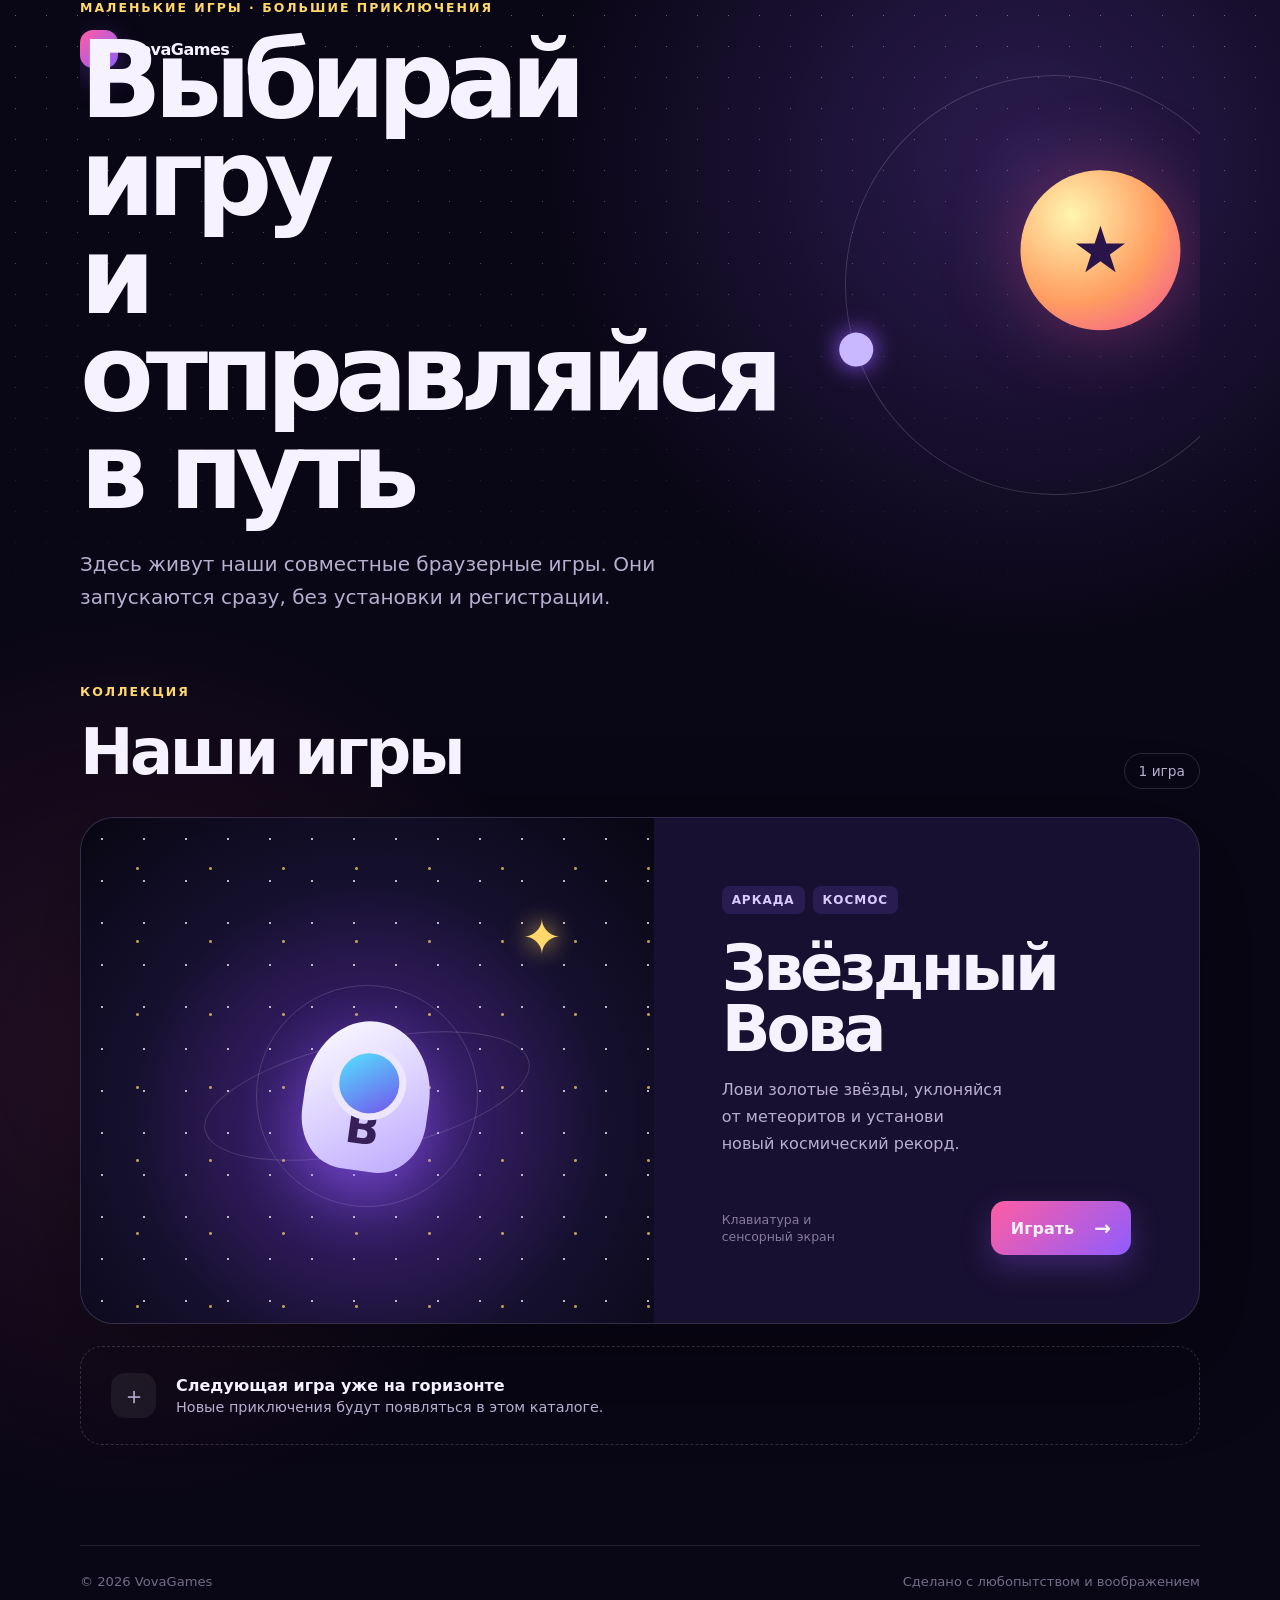
==== index.html @ 0d292beb "Create game catalog with Star Vova" ====
<!doctype html>
<html lang="ru">
<head>
  <meta charset="utf-8">
  <meta name="viewport" content="width=device-width, initial-scale=1">
  <meta name="description" content="Коллекция небольших браузерных игр о Вове и его приключениях.">
  <title>VovaGames — коллекция игр</title>
  <link rel="stylesheet" href="styles.css">
</head>
<body>
  <main class="page-shell">
    <header class="hero">
      <a class="logo" href="./" aria-label="VovaGames, главная">
        <span class="logo-mark">V</span>
        <span>VovaGames</span>
      </a>
      <div class="hero-copy">
        <p class="eyebrow">Маленькие игры · большие приключения</p>
        <h1>Выбирай игру<br>и отправляйся в путь</h1>
        <p class="intro">Здесь живут наши совместные браузерные игры. Они запускаются сразу, без установки и регистрации.</p>
      </div>
      <div class="orbit" aria-hidden="true">
        <span class="planet">★</span>
        <span class="moon"></span>
      </div>
    </header>

    <section class="collection" aria-labelledby="games-title">
      <div class="section-heading">
        <div>
          <p class="eyebrow">Коллекция</p>
          <h2 id="games-title">Наши игры</h2>
        </div>
        <span class="count">1 игра</span>
      </div>

      <article class="game-card featured">
        <div class="game-art" aria-hidden="true">
          <div class="stars"></div>
          <div class="ship"><span>В</span></div>
          <span class="comet">✦</span>
        </div>
        <div class="game-info">
          <div class="tags"><span>Аркада</span><span>Космос</span></div>
          <h3>Звёздный Вова</h3>
          <p>Лови золотые звёзды, уклоняйся от метеоритов и установи новый космический рекорд.</p>
          <div class="card-footer">
            <span>Клавиатура и сенсорный экран</span>
            <a class="play-button" href="games/zvezdny-vova/">Играть <b>→</b></a>
          </div>
        </div>
      </article>

      <div class="coming-soon">
        <span>＋</span>
        <div><strong>Следующая игра уже на горизонте</strong><p>Новые приключения будут появляться в этом каталоге.</p></div>
      </div>
    </section>

    <footer class="site-footer">
      <span>© 2026 VovaGames</span>
      <span>Сделано с любопытством и воображением</span>
    </footer>
  </main>
</body>
</html>
---- styles.css ----
:root {
  color-scheme: dark;
  --ink: #f6f2ff;
  --muted: #b8afd0;
  --purple: #8f5cff;
  --pink: #ff5da2;
  --gold: #ffd76a;
  --panel: rgba(28, 20, 55, 0.84);
}

* { box-sizing: border-box; }

html { min-height: 100%; background: #090615; }

body {
  min-height: 100vh;
  margin: 0;
  color: var(--ink);
  font-family: Inter, ui-sans-serif, system-ui, -apple-system, "Segoe UI", sans-serif;
  background:
    radial-gradient(circle at 80% 10%, rgba(143, 92, 255, .25), transparent 30rem),
    radial-gradient(circle at 10% 65%, rgba(255, 93, 162, .12), transparent 28rem),
    #090615;
}

body::before {
  content: "";
  position: fixed;
  inset: 0;
  pointer-events: none;
  opacity: .38;
  background-image: radial-gradient(#fff 0.7px, transparent 0.7px);
  background-size: 31px 31px;
  mask-image: linear-gradient(to bottom, black, transparent 75%);
}

a { color: inherit; }

.page-shell { width: min(1120px, calc(100% - 36px)); margin: 0 auto; }

.hero { min-height: 570px; position: relative; display: grid; align-content: center; overflow: hidden; }

.logo { position: absolute; top: 30px; left: 0; display: flex; align-items: center; gap: 11px; text-decoration: none; font-weight: 800; letter-spacing: -.03em; }
.logo-mark { display: grid; place-items: center; width: 38px; aspect-ratio: 1; border-radius: 13px; background: linear-gradient(135deg, var(--pink), var(--purple)); box-shadow: 0 10px 30px rgba(143,92,255,.35); }

.hero-copy { position: relative; z-index: 2; max-width: 720px; }
.eyebrow { margin: 0 0 16px; color: var(--gold); font-size: .78rem; font-weight: 800; letter-spacing: .16em; text-transform: uppercase; }
h1, h2, h3, p { text-wrap: balance; }
h1 { margin: 0; font-size: clamp(3rem, 8.4vw, 6.8rem); line-height: .91; letter-spacing: -.075em; }
.intro { max-width: 590px; margin: 28px 0 0; color: var(--muted); font-size: clamp(1rem, 2vw, 1.25rem); line-height: 1.65; }

.orbit { position: absolute; right: -65px; top: 75px; width: min(38vw, 420px); aspect-ratio: 1; border: 1px solid rgba(255,255,255,.16); border-radius: 50%; transform: rotate(-18deg); }
.planet { position: absolute; display: grid; place-items: center; width: 160px; aspect-ratio: 1; right: 75px; top: 110px; border-radius: 50%; color: #2a154a; font-size: 4rem; background: radial-gradient(circle at 32% 28%, #fff5af, #ff9d61 55%, #f05098); box-shadow: 0 0 80px rgba(255, 93, 162, .35); transform: rotate(18deg); }
.moon { position: absolute; width: 34px; aspect-ratio: 1; border-radius: 50%; background: #c9b7ff; left: -17px; top: 46%; box-shadow: 0 0 25px #8f5cff; }

.collection { padding: 70px 0 100px; }
.section-heading { display: flex; justify-content: space-between; align-items: end; margin-bottom: 28px; }
.section-heading h2 { margin: 0; font-size: clamp(2.2rem, 5vw, 4rem); letter-spacing: -.055em; }
.count { padding: 9px 14px; border: 1px solid rgba(255,255,255,.14); border-radius: 999px; color: var(--muted); font-size: .86rem; }

.game-card { display: grid; grid-template-columns: 1.05fr 1fr; min-height: 430px; overflow: hidden; border: 1px solid rgba(255,255,255,.12); border-radius: 34px; background: var(--panel); box-shadow: 0 30px 100px rgba(0,0,0,.35); }
.game-art { position: relative; overflow: hidden; min-height: 360px; background: radial-gradient(circle at 50% 60%, #4b278d, #15102d 58%, #080612); }
.game-art::before, .game-art::after { content: ""; position: absolute; border: 1px solid rgba(255,255,255,.15); border-radius: 50%; }
.game-art::before { width: 330px; height: 110px; left: 50%; top: 55%; transform: translate(-50%,-50%) rotate(-12deg); }
.game-art::after { width: 220px; height: 220px; left: 50%; top: 55%; transform: translate(-50%,-50%); }
.stars { position: absolute; inset: 0; background-image: radial-gradient(#fff 1px, transparent 1.5px), radial-gradient(var(--gold) 1px, transparent 2px); background-size: 42px 42px, 73px 73px; background-position: 0 0, 20px 14px; opacity: .7; }
.ship { position: absolute; z-index: 2; left: 50%; top: 55%; display: grid; place-items: center; width: 125px; height: 150px; border-radius: 62% 62% 45% 45%; color: #372059; font-size: 2.8rem; font-weight: 900; background: linear-gradient(145deg, #fff, #bca7ff); box-shadow: 0 25px 60px rgba(143,92,255,.55); transform: translate(-50%,-50%) rotate(8deg); }
.ship::before { content: ""; position: absolute; width: 60px; height: 60px; top: 25px; border-radius: 50%; background: linear-gradient(145deg,#53e7ff,#7352ec); border: 7px solid #ede6ff; }
.ship span { margin-top: 64px; }
.comet { position: absolute; right: 16%; top: 18%; color: var(--gold); font-size: 3rem; filter: drop-shadow(0 0 12px var(--gold)); }

.game-info { display: flex; flex-direction: column; justify-content: center; padding: clamp(32px, 6vw, 68px); }
.tags { display: flex; gap: 8px; margin-bottom: 24px; }
.tags span { padding: 7px 10px; border-radius: 8px; color: #d9cbff; background: rgba(143,92,255,.15); font-size: .75rem; font-weight: 700; text-transform: uppercase; letter-spacing: .08em; }
.game-info h3 { margin: 0; font-size: clamp(2.5rem, 5vw, 4.5rem); line-height: .95; letter-spacing: -.06em; }
.game-info > p { color: var(--muted); line-height: 1.7; }
.card-footer { display: flex; align-items: center; justify-content: space-between; gap: 18px; margin-top: 28px; }
.card-footer > span { max-width: 160px; color: #847b9d; font-size: .78rem; line-height: 1.4; }
.play-button { display: inline-flex; align-items: center; gap: 20px; padding: 15px 20px; border-radius: 14px; text-decoration: none; font-weight: 800; background: linear-gradient(135deg, var(--pink), var(--purple)); box-shadow: 0 12px 30px rgba(143,92,255,.28); transition: transform .2s ease; }
.play-button:hover { transform: translateY(-2px); }
.play-button b { font-size: 1.25rem; }

.coming-soon { display: flex; align-items: center; gap: 20px; margin-top: 22px; padding: 26px 30px; border: 1px dashed rgba(255,255,255,.16); border-radius: 22px; color: var(--muted); }
.coming-soon > span { display: grid; place-items: center; width: 45px; aspect-ratio: 1; border-radius: 14px; background: rgba(255,255,255,.06); font-size: 1.5rem; }
.coming-soon strong { color: var(--ink); }
.coming-soon p { margin: 4px 0 0; font-size: .9rem; }

.site-footer { display: flex; justify-content: space-between; gap: 20px; padding: 28px 0 40px; border-top: 1px solid rgba(255,255,255,.1); color: #746c88; font-size: .82rem; }

@media (max-width: 760px) {
  .hero { min-height: 610px; align-content: end; padding-bottom: 70px; }
  .orbit { width: 280px; right: -80px; top: 90px; }
  .planet { width: 110px; right: 65px; top: 70px; font-size: 3rem; }
  .game-card { grid-template-columns: 1fr; }
  .game-art { min-height: 310px; }
  .card-footer { align-items: end; }
  .site-footer { flex-direction: column; }
}

@media (prefers-reduced-motion: reduce) { * { scroll-behavior: auto !important; transition: none !important; } }
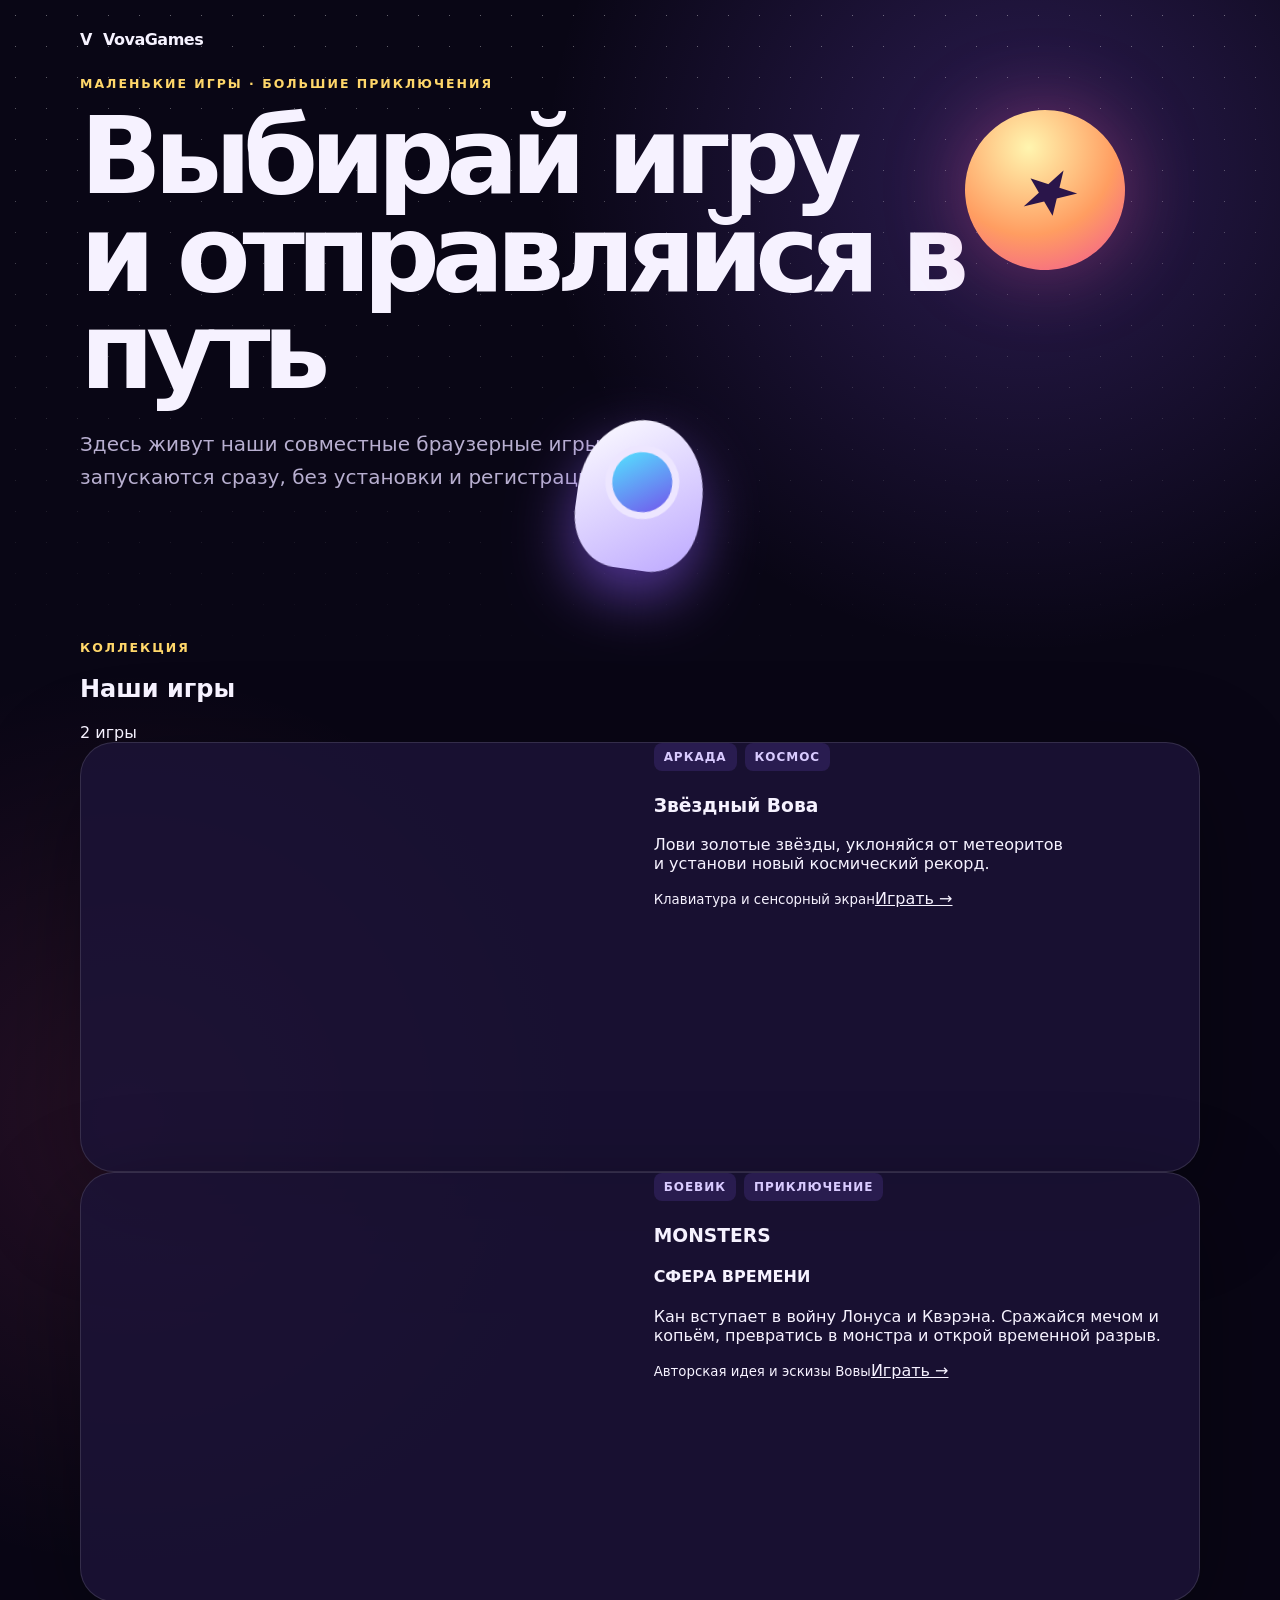
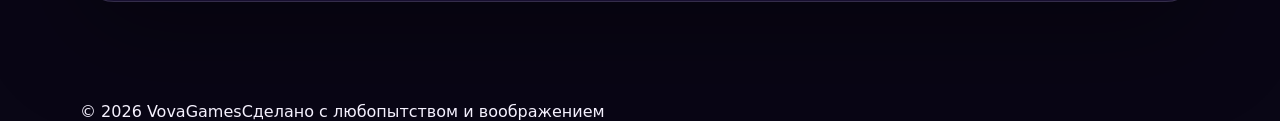
==== commit 1c214009: "Add MONSTERS to VovaGames catalog" ====
--- a/index.html
+++ b/index.html
@@ -1,67 +1,7 @@
-<!doctype html>
-<html lang="ru">
-<head>
-  <meta charset="utf-8">
-  <meta name="viewport" content="width=device-width, initial-scale=1">
-  <meta name="description" content="Коллекция небольших браузерных игр о Вове и его приключениях.">
-  <title>VovaGames — коллекция игр</title>
-  <link rel="stylesheet" href="styles.css">
-</head>
-<body>
-  <main class="page-shell">
-    <header class="hero">
-      <a class="logo" href="./" aria-label="VovaGames, главная">
-        <span class="logo-mark">V</span>
-        <span>VovaGames</span>
-      </a>
-      <div class="hero-copy">
-        <p class="eyebrow">Маленькие игры · большие приключения</p>
-        <h1>Выбирай игру<br>и отправляйся в путь</h1>
-        <p class="intro">Здесь живут наши совместные браузерные игры. Они запускаются сразу, без установки и регистрации.</p>
-      </div>
-      <div class="orbit" aria-hidden="true">
-        <span class="planet">★</span>
-        <span class="moon"></span>
-      </div>
-    </header>
-
-    <section class="collection" aria-labelledby="games-title">
-      <div class="section-heading">
-        <div>
-          <p class="eyebrow">Коллекция</p>
-          <h2 id="games-title">Наши игры</h2>
-        </div>
-        <span class="count">1 игра</span>
-      </div>
-
-      <article class="game-card featured">
-        <div class="game-art" aria-hidden="true">
-          <div class="stars"></div>
-          <div class="ship"><span>В</span></div>
-          <span class="comet">✦</span>
-        </div>
-        <div class="game-info">
-          <div class="tags"><span>Аркада</span><span>Космос</span></div>
-          <h3>Звёздный Вова</h3>
-          <p>Лови золотые звёзды, уклоняйся от метеоритов и установи новый космический рекорд.</p>
-          <div class="card-footer">
-            <span>Клавиатура и сенсорный экран</span>
-            <a class="play-button" href="games/zvezdny-vova/">Играть <b>→</b></a>
-          </div>
-        </div>
-      </article>
-
-      <div class="coming-soon">
-        <span>＋</span>
-        <div><strong>Следующая игра уже на горизонте</strong><p>Новые приключения будут появляться в этом каталоге.</p></div>
-      </div>
-    </section>
-
-    <footer class="site-footer">
-      <span>© 2026 VovaGames</span>
-      <span>Сделано с любопытством и воображением</span>
-    </footer>
-  </main>
-</body>
-</html>
+<!doctype html><html lang="ru"><head><meta charset="utf-8"><meta name="viewport" content="width=device-width,initial-scale=1"><meta name="description" content="Авторские браузерные игры Вовы."><title>VovaGames — коллекция игр</title><link rel="stylesheet" href="styles.css"></head><body><main class="page-shell">
+<header class="hero"><a class="logo" href="./"><span>V</span>VovaGames</a><div><p class="eyebrow">МАЛЕНЬКИЕ ИГРЫ · БОЛЬШИЕ ПРИКЛЮЧЕНИЯ</p><h1>Выбирай игру<br>и отправляйся в путь</h1><p class="intro">Здесь живут наши совместные браузерные игры. Они запускаются сразу, без установки и регистрации.</p></div><i class="planet">★</i></header>
+<section class="collection"><div class="heading"><div><p class="eyebrow">КОЛЛЕКЦИЯ</p><h2>Наши игры</h2></div><span>2 игры</span></div>
+<article class="game-card star"><div class="art"><div class="ship">В</div></div><div class="info"><div class="tags"><span>Аркада</span><span>Космос</span></div><h3>Звёздный Вова</h3><p>Лови золотые звёзды, уклоняйся от метеоритов и установи новый космический рекорд.</p><div class="footer"><small>Клавиатура и сенсорный экран</small><a href="games/zvezdny-vova/">Играть →</a></div></div></article>
+<article class="game-card monsters"><div class="art"></div><div class="info"><div class="tags"><span>Боевик</span><span>Приключение</span></div><h3>MONSTERS</h3><h4>СФЕРА ВРЕМЕНИ</h4><p>Кан вступает в войну Лонуса и Квэрэна. Сражайся мечом и копьём, превратись в монстра и открой временной разрыв.</p><div class="footer"><small>Авторская идея и эскизы Вовы</small><a href="games/monsters/">Играть →</a></div></div></article>
+</section><footer><span>© 2026 VovaGames</span><span>Сделано с любопытством и воображением</span></footer></main></body></html>
 
